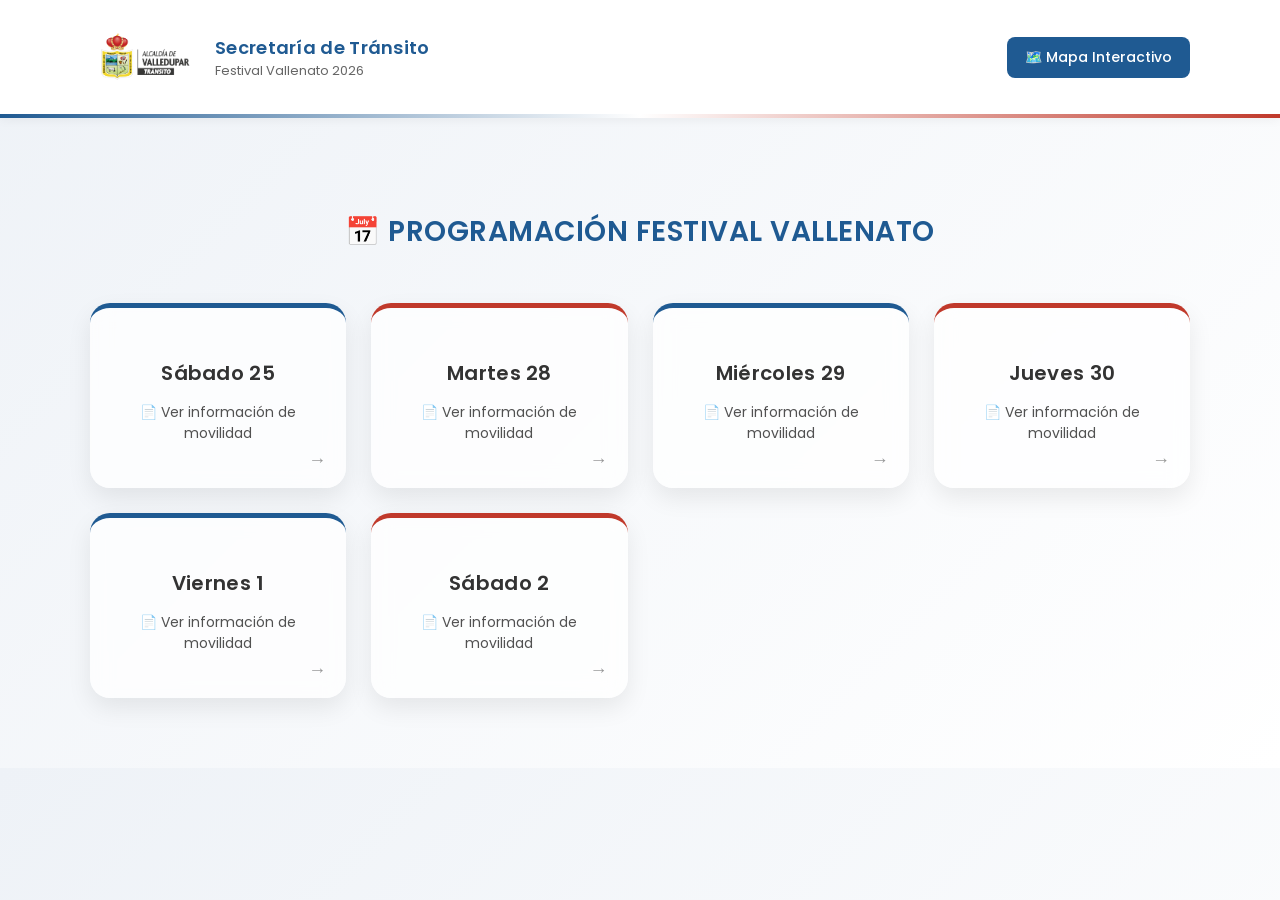
==== index.html @ 2507c9d4 "fix: mapa interactivo" ====
<!DOCTYPE html>
<html lang="es">
<head>
  <meta charset="UTF-8">
  <meta name="viewport" content="width=device-width, initial-scale=1.0">
  <title>Secretaría de Tránsito</title>
  <link href="https://fonts.googleapis.com/css2?family=Poppins:wght@300;400;600&display=swap" rel="stylesheet">
  <link rel="stylesheet" href="index.css">
</head>

<body>

<!-- HEADER -->
<header class="header">
  <div class="container-header">

    <img src="img/logo.png" alt="Alcaldía de Valledupar" class="logo">

    <div class="titulo">
      <h1>Secretaría de Tránsito</h1>
      <p>Festival Vallenato 2026</p>
    </div>

    <!-- BOTÓN -->
    <a href="mapa.html" class="btn-mapa">
      🗺️ Mapa Interactivo
    </a>

  </div>

  <div class="bandera"></div>
</header>


<!-- CONTENIDO -->
<section class="agenda">
  <h2>📅 PROGRAMACIÓN FESTIVAL VALLENATO</h2>

  <div class="grid">

    <a href="pdf/folleto-transito.pdf" target="_blank" class="card">
      <h3>Sábado 25</h3>
      <p>📄 Ver información de movilidad</p>
    </a>

    <a href="pdf/martes28.pdf" target="_blank" class="card">
      <h3>Martes 28</h3>
      <p>📄 Ver información de movilidad</p>
    </a>

    <a href="pdf/miercoles29.pdf" target="_blank" class="card">
      <h3>Miércoles 29</h3>
      <p>📄 Ver información de movilidad</p>
    </a>

    <a href="pdf/jueves30.pdf" target="_blank" class="card">
      <h3>Jueves 30</h3>
      <p>📄 Ver información de movilidad</p>
    </a>

    <a href="pdf/viernes1.pdf" target="_blank" class="card">
      <h3>Viernes 1</h3>
      <p>📄 Ver información de movilidad</p>
    </a>

    <a href="pdf/sabado2.pdf" target="_blank" class="card">
      <h3>Sábado 2</h3>
      <p>📄 Ver información de movilidad</p>
    </a>

  </div>
</section>

</body>
</html>
---- index.css ----
:root {
  --azul: #1F5A92;
  --rojo: #C0392B;
  --blanco: #FFFFFF;
  --gris: #F5F5F5;
  --texto: #333333;
}

/* BASE */
body {
  margin: 0;
  font-family: 'Poppins', sans-serif;
  background: linear-gradient(135deg, #eef2f7, #ffffff);
  color: var(--texto);
  -webkit-font-smoothing: antialiased;
}

/* HEADINGS */
h1, h2, h3 {
  font-weight: 600;
  letter-spacing: 0.3px;
}

/* HEADER */
.header {
  background: var(--blanco);
  box-shadow: 0 2px 10px rgba(0,0,0,0.05);
  position: sticky;
  top: 0;
  z-index: 100;
}

.container-header {
  max-width: 1100px;
  margin: auto;
  padding: 12px 20px;
  display: flex;
  align-items: center;
  gap: 15px;
}

.logo {
  height: 80px;
  background: white;
  padding: 5px;
  border-radius: 8px;
}

.titulo h1 {
  margin: 0;
  font-size: 18px;
  color: var(--azul);
}

.titulo p {
  margin: 0;
  font-size: 13px;
  color: #666;
  font-weight: 400;
}

/* Línea bandera */
.bandera {
  height: 4px;
  background: linear-gradient(to right, 
    var(--azul), 
    var(--blanco), 
    var(--rojo)
  );
}

/* SECCIÓN */
.agenda {
  padding: 70px 20px;
  text-align: center;
}

.agenda h2 {
  margin-bottom: 50px;
  color: var(--azul);
  font-size: 28px;
  font-weight: 600;
  letter-spacing: 0.5px;
}

/* GRID */
.grid {
  display: grid;
  grid-template-columns: repeat(auto-fit, minmax(240px, 1fr));
  gap: 25px;
  max-width: 1100px;
  margin: auto;
}

/* CARDS */
.card {
  background: rgba(255, 255, 255, 0.75);
  backdrop-filter: blur(10px);
  border-radius: 20px;
  padding: 30px;
  text-decoration: none;
  color: var(--texto);
  box-shadow: 0 10px 25px rgba(0,0,0,0.08);
  transition: all 0.3s ease;
  border-top: 5px solid var(--azul);
  position: relative;
  overflow: hidden;
}

/* Efecto luz */
.card::before {
  content: "";
  position: absolute;
  width: 120%;
  height: 100%;
  background: linear-gradient(120deg, transparent, rgba(255,255,255,0.4), transparent);
  top: 0;
  left: -120%;
  transition: 0.6s;
}

.card:hover::before {
  left: 100%;
}

/* Hover */
.card:hover {
  transform: translateY(-10px) scale(1.02);
  box-shadow: 0 18px 40px rgba(0,0,0,0.15);
  background: var(--azul);
  color: var(--blanco);
}

/* TÍTULOS */
.card h3 {
  margin-bottom: 10px;
  font-size: 20px;
  font-weight: 600;
}

/* TEXTO */
.card p {
  font-size: 14px;
  opacity: 0.85;
  font-weight: 400;
}

/* Flecha */
.card::after {
  content: "→";
  position: absolute;
  bottom: 15px;
  right: 20px;
  font-size: 18px;
  opacity: 0.5;
}

/* Alternar colores */
.card:nth-child(2),
.card:nth-child(4),
.card:nth-child(6) {
  border-top-color: var(--rojo);
}

/* BOTÓN MAPA */
.btn-mapa {
  margin-left: auto;
  background: var(--azul);
  color: white;
  padding: 10px 18px;
  border-radius: 8px;
  text-decoration: none;
  font-size: 14px;
  transition: 0.3s;
  font-weight: 500;
}

.btn-mapa:hover {
  background: var(--rojo);
  transform: translateY(-2px);
}

/* RESPONSIVE */
@media (max-width: 768px) {
  .agenda h2 {
    font-size: 24px;
  }
}

@media (max-width: 500px) {
  .agenda h2 {
    font-size: 22px;
  }

  .card {
    padding: 20px;
  }

  .logo {
    height: 50px;
  }

  .titulo h1 {
    font-size: 14px;
  }

  .titulo p {
    font-size: 11px;
  }
}
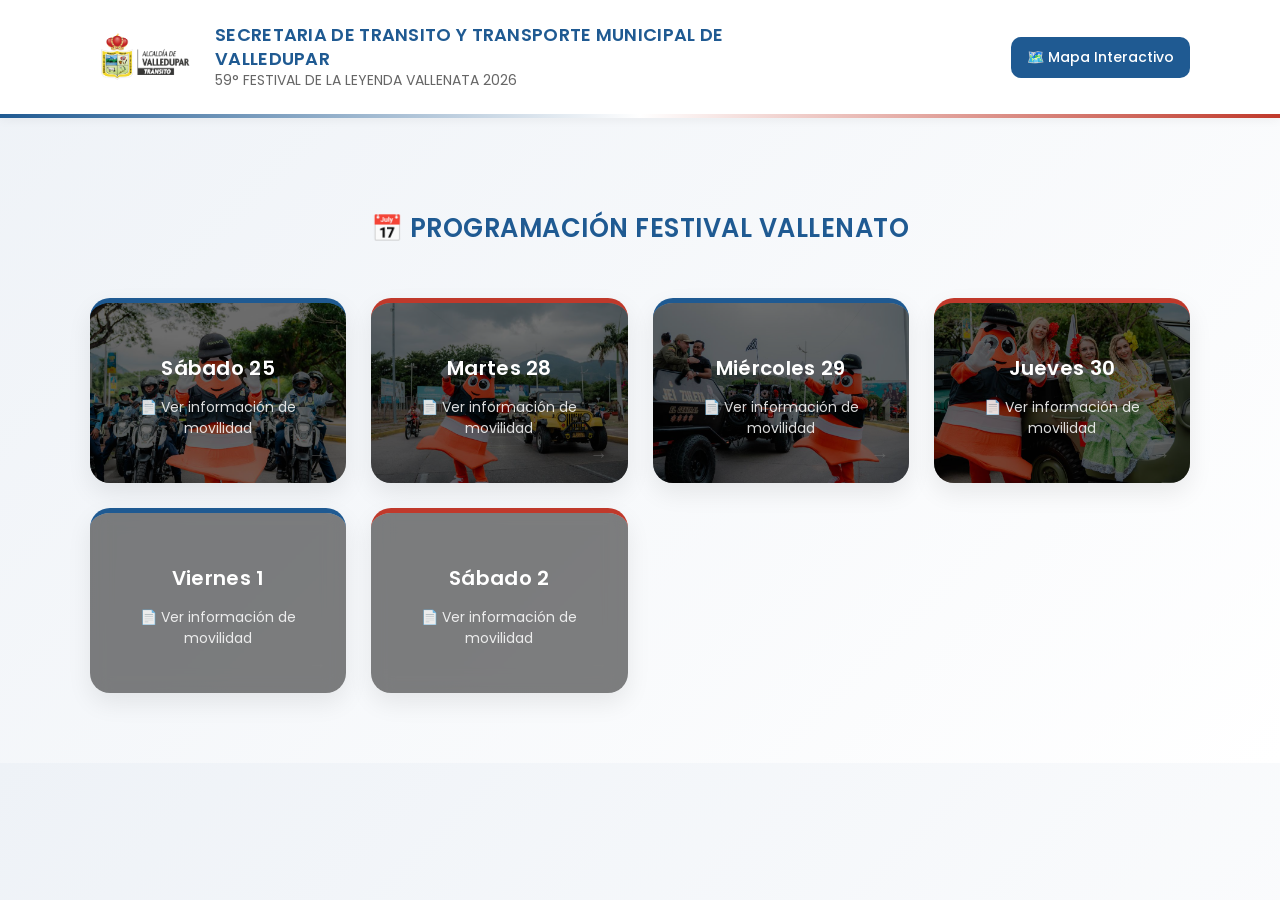
==== commit 4eb19738: "fix: nueva actualizacion" ====
--- a/index.html
+++ b/index.html
@@ -17,8 +17,8 @@
     <img src="img/logo.png" alt="Alcaldía de Valledupar" class="logo">
 
     <div class="titulo">
-      <h1>Secretaría de Tránsito</h1>
-      <p>Festival Vallenato 2026</p>
+      <h1>SECRETARIA DE TRANSITO Y TRANSPORTE MUNICIPAL DE VALLEDUPAR</h1>
+      <p>59° FESTIVAL DE LA LEYENDA VALLENATA 2026 </p>
     </div>
 
     <!-- BOTÓN -->
@@ -38,32 +38,32 @@
 
   <div class="grid">
 
-    <a href="pdf/folleto-transito.pdf" target="_blank" class="card">
+    <a href="pdf/folleto-transito.pdf" target="_blank" class="card card-img1">
       <h3>Sábado 25</h3>
       <p>📄 Ver información de movilidad</p>
     </a>
 
-    <a href="pdf/martes28.pdf" target="_blank" class="card">
+    <a href="pdf/martes28.pdf" target="_blank" class="card card-img2">
       <h3>Martes 28</h3>
       <p>📄 Ver información de movilidad</p>
     </a>
 
-    <a href="pdf/miercoles29.pdf" target="_blank" class="card">
+    <a href="pdf/miercoles29.pdf" target="_blank" class="card card-img3">
       <h3>Miércoles 29</h3>
       <p>📄 Ver información de movilidad</p>
     </a>
 
-    <a href="pdf/jueves30.pdf" target="_blank" class="card">
+    <a href="pdf/jueves30.pdf" target="_blank" class="card card-img4">
       <h3>Jueves 30</h3>
       <p>📄 Ver información de movilidad</p>
     </a>
 
-    <a href="pdf/viernes1.pdf" target="_blank" class="card">
+    <a href="pdf/viernes1.pdf" target="_blank" class="card card-img5">
       <h3>Viernes 1</h3>
       <p>📄 Ver información de movilidad</p>
     </a>
 
-    <a href="pdf/sabado2.pdf" target="_blank" class="card">
+    <a href="pdf/sabado2.pdf" target="_blank" class="card card-img6">
       <h3>Sábado 2</h3>
       <p>📄 Ver información de movilidad</p>
     </a>
--- a/index.css
+++ b/index.css
@@ -39,6 +39,7 @@
   gap: 15px;
 }
 
+/* LOGO */
 .logo {
   height: 80px;
   background: white;
@@ -46,15 +47,21 @@
   border-radius: 8px;
 }
 
+/* TEXTO HEADER */
+.titulo {
+  max-width: 600px;
+}
+
 .titulo h1 {
   margin: 0;
-  font-size: 18px;
+  font-size: clamp(14px, 1.4vw, 18px);
   color: var(--azul);
+  line-height: 1.3;
 }
 
 .titulo p {
   margin: 0;
-  font-size: 13px;
+  font-size: clamp(12px, 1.2vw, 14px);
   color: #666;
   font-weight: 400;
 }
@@ -78,15 +85,14 @@
 .agenda h2 {
   margin-bottom: 50px;
   color: var(--azul);
-  font-size: 28px;
-  font-weight: 600;
+  font-size: clamp(22px, 2vw, 28px);
   letter-spacing: 0.5px;
 }
 
 /* GRID */
 .grid {
   display: grid;
-  grid-template-columns: repeat(auto-fit, minmax(240px, 1fr));
+  grid-template-columns: repeat(auto-fit, minmax(220px, 1fr));
   gap: 25px;
   max-width: 1100px;
   margin: auto;
@@ -135,14 +141,12 @@
 .card h3 {
   margin-bottom: 10px;
   font-size: 20px;
-  font-weight: 600;
 }
 
 /* TEXTO */
 .card p {
   font-size: 14px;
   opacity: 0.85;
-  font-weight: 400;
 }
 
 /* Flecha */
@@ -167,12 +171,19 @@
   margin-left: auto;
   background: var(--azul);
   color: white;
-  padding: 10px 18px;
-  border-radius: 8px;
+  padding: 10px 16px;
+  border-radius: 10px;
   text-decoration: none;
-  font-size: 14px;
+
+  display: flex;
+  align-items: center;
+  gap: 6px;
+
+  font-size: clamp(12px, 1.2vw, 14px);
+  font-weight: 500;
+
+  white-space: nowrap;
   transition: 0.3s;
-  font-weight: 500;
 }
 
 .btn-mapa:hover {
@@ -180,26 +191,105 @@
   transform: translateY(-2px);
 }
 
-/* RESPONSIVE */
+/* ===================== */
+/* RESPONSIVE REAL       */
+/* ===================== */
+
 @media (max-width: 768px) {
+
+  .container-header {
+    flex-direction: column;
+    text-align: center;
+    align-items: center;
+    gap: 10px;
+  }
+
+  .logo {
+    height: 60px;
+  }
+
+  .btn-mapa {
+    margin-left: 0;
+    width: 100%;
+    justify-content: center;
+  }
+
+  .agenda {
+    padding: 50px 15px;
+  }
+}
+
+/* BASE PARA TODAS LAS CARDS CON IMAGEN */
+.card-img1,
+.card-img2,
+.card-img3,
+.card-img4,
+.card-img5,
+.card-img6 {
+  color: white;
+  position: relative;
+}
+
+/* OVERLAY GLOBAL */
+.card-img1::before,
+.card-img2::before,
+.card-img3::before,
+.card-img4::before,
+.card-img5::before,
+.card-img6::before {
+  content: "";
+  position: absolute;
+  inset: 0;
+  background: rgba(0,0,0,0.5);
+  z-index: 1;
+}
+
+/* TEXTO ENCIMA */
+.card-img1 h3, .card-img1 p,
+.card-img2 h3, .card-img2 p,
+.card-img3 h3, .card-img3 p,
+.card-img4 h3, .card-img4 p,
+.card-img5 h3, .card-img5 p,
+.card-img6 h3, .card-img6 p {
+  position: relative;
+  z-index: 2;
+}
+
+/* IMÁGENES INDIVIDUALES */
+.card-img1 {
+  background: url("img/conito.jpeg") center/cover no-repeat;
+}
+
+.card-img2 {
+  background: url("img/conito2.jpeg")center/cover no-repeat;
+}
+
+.card-img3 {
+  background: url("img/conito3.jpeg") center/cover no-repeat;
+}
+
+.card-img4 {
+  background: url("img/conito4.jpeg") center/cover no-repeat;
+}
+
+.card-img5 {
+  background: url("img/img5.jpeg") center/cover no-repeat;
+}
+
+.card-img6 {
+  background: url("img/img6.jpeg") center/cover no-repeat;
+}
+
+@media (max-width: 500px) {
+
   .agenda h2 {
-    font-size: 24px;
-  }
-}
-
-@media (max-width: 500px) {
-  .agenda h2 {
-    font-size: 22px;
+    font-size: 20px;
   }
 
   .card {
     padding: 20px;
   }
 
-  .logo {
-    height: 50px;
-  }
-
   .titulo h1 {
     font-size: 14px;
   }
@@ -207,4 +297,5 @@
   .titulo p {
     font-size: 11px;
   }
-}+}
+
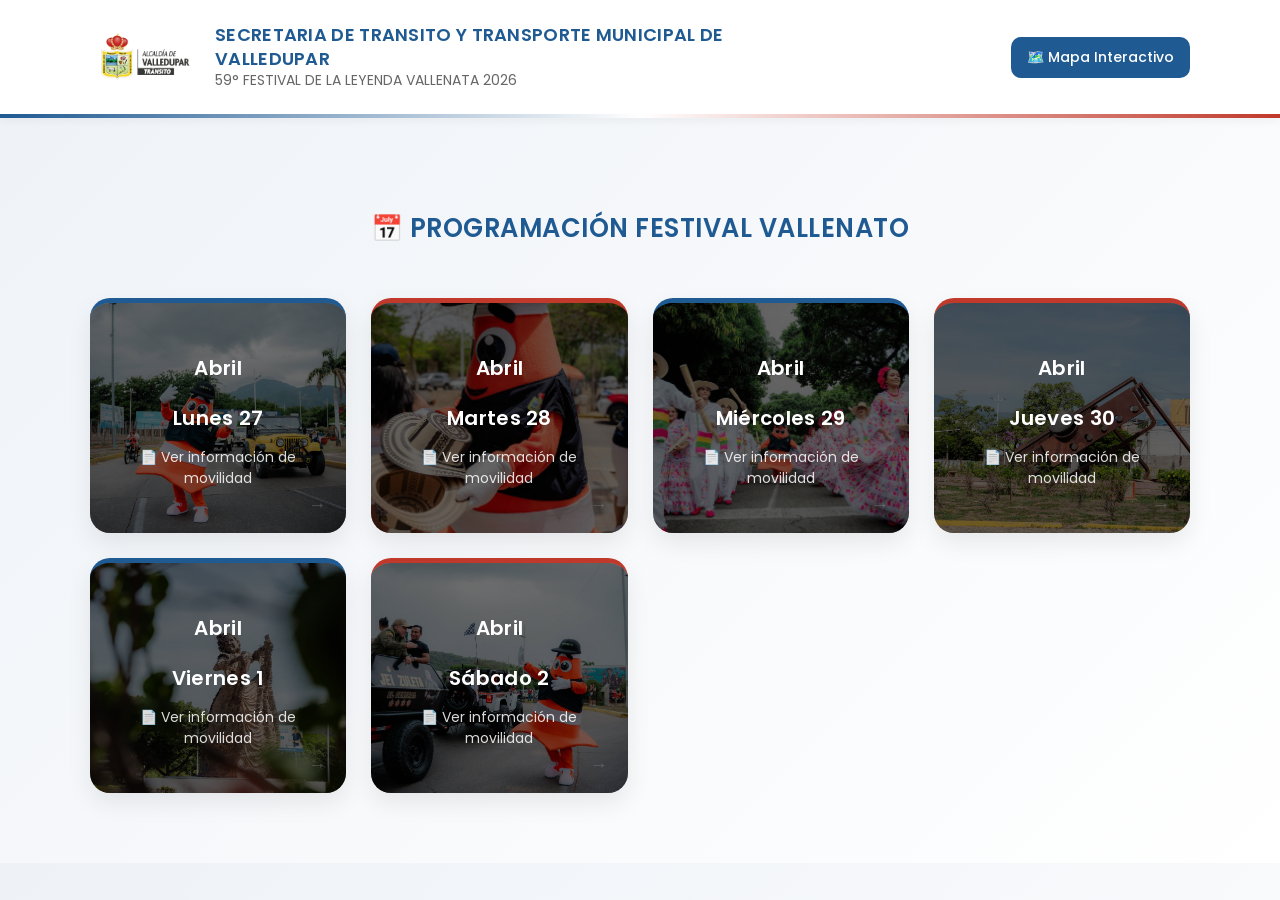
==== commit e3537cfb: "fix: actualiazacion de img" ====
--- a/index.html
+++ b/index.html
@@ -39,31 +39,37 @@
   <div class="grid">
 
     <a href="pdf/folleto-transito.pdf" target="_blank" class="card card-img1">
-      <h3>Sábado 25</h3>
+      <h3>Abril</h3>
+      <h3>Lunes 27</h3>
       <p>📄 Ver información de movilidad</p>
     </a>
 
     <a href="pdf/martes28.pdf" target="_blank" class="card card-img2">
+      <h3>Abril</h3>
       <h3>Martes 28</h3>
       <p>📄 Ver información de movilidad</p>
     </a>
 
     <a href="pdf/miercoles29.pdf" target="_blank" class="card card-img3">
+      <h3>Abril</h3>
       <h3>Miércoles 29</h3>
       <p>📄 Ver información de movilidad</p>
     </a>
 
     <a href="pdf/jueves30.pdf" target="_blank" class="card card-img4">
+      <h3>Abril</h3>
       <h3>Jueves 30</h3>
       <p>📄 Ver información de movilidad</p>
     </a>
 
     <a href="pdf/viernes1.pdf" target="_blank" class="card card-img5">
+      <h3>Abril</h3>
       <h3>Viernes 1</h3>
       <p>📄 Ver información de movilidad</p>
     </a>
 
     <a href="pdf/sabado2.pdf" target="_blank" class="card card-img6">
+      <h3>Abril</h3>
       <h3>Sábado 2</h3>
       <p>📄 Ver información de movilidad</p>
     </a>
--- a/index.css
+++ b/index.css
@@ -257,27 +257,27 @@
 
 /* IMÁGENES INDIVIDUALES */
 .card-img1 {
-  background: url("img/conito.jpeg") center/cover no-repeat;
+  background: url("img/conito2.jpeg") center/cover no-repeat;
 }
 
 .card-img2 {
-  background: url("img/conito2.jpeg")center/cover no-repeat;
+  background: url("img/sombrero.jpeg")center/cover no-repeat;
 }
 
 .card-img3 {
+  background: url("img/pilon.jpeg") center/cover no-repeat;
+}
+
+.card-img4 {
+  background: url("img/pedazo_de_acordeon.jpeg") center/cover no-repeat;
+}
+
+.card-img5 {
+  background: url("img/pilonera.jpeg") center/cover no-repeat;
+}
+
+.card-img6 {
   background: url("img/conito3.jpeg") center/cover no-repeat;
-}
-
-.card-img4 {
-  background: url("img/conito4.jpeg") center/cover no-repeat;
-}
-
-.card-img5 {
-  background: url("img/img5.jpeg") center/cover no-repeat;
-}
-
-.card-img6 {
-  background: url("img/img6.jpeg") center/cover no-repeat;
 }
 
 @media (max-width: 500px) {
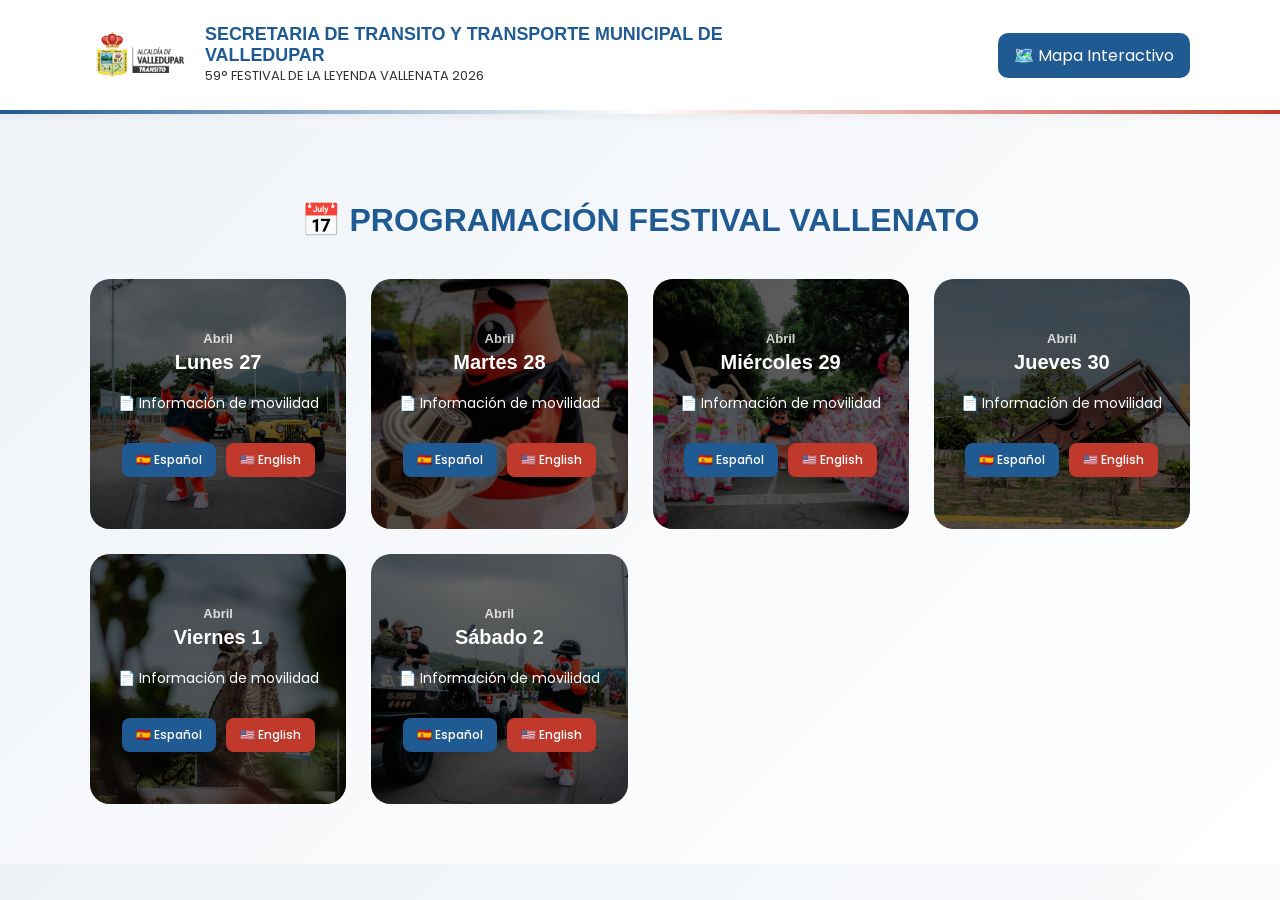
==== commit 4f861639: "fix: actualizacion de card" ====
--- a/index.html
+++ b/index.html
@@ -1,81 +1,106 @@
 <!DOCTYPE html>
 <html lang="es">
+
 <head>
   <meta charset="UTF-8">
   <meta name="viewport" content="width=device-width, initial-scale=1.0">
   <title>Secretaría de Tránsito</title>
+
+  <!-- Fuente -->
   <link href="https://fonts.googleapis.com/css2?family=Poppins:wght@300;400;600&display=swap" rel="stylesheet">
+
+  <!-- CSS -->
   <link rel="stylesheet" href="index.css">
 </head>
 
 <body>
 
-<!-- HEADER -->
-<header class="header">
-  <div class="container-header">
+  <header class="header">
+    <div class="container-header">
 
-    <img src="img/logo.png" alt="Alcaldía de Valledupar" class="logo">
+      <img src="img/logo.png" alt="Alcaldía de Valledupar" class="logo">
 
-    <div class="titulo">
-      <h1>SECRETARIA DE TRANSITO Y TRANSPORTE MUNICIPAL DE VALLEDUPAR</h1>
-      <p>59° FESTIVAL DE LA LEYENDA VALLENATA 2026 </p>
+      <div class="titulo">
+        <h1>SECRETARIA DE TRANSITO Y TRANSPORTE MUNICIPAL DE VALLEDUPAR</h1>
+        <p>59° FESTIVAL DE LA LEYENDA VALLENATA 2026</p>
+      </div>
+
+      <a href="mapa.html" class="btn-mapa">🗺️ Mapa Interactivo</a>
+
     </div>
 
-    <!-- BOTÓN -->
-    <a href="mapa.html" class="btn-mapa">
-      🗺️ Mapa Interactivo
-    </a>
+    <div class="bandera"></div>
+  </header>
 
-  </div>
+  <section class="agenda">
+    <h2 class="titulo-seccion">📅 PROGRAMACIÓN FESTIVAL VALLENATO</h2>
 
-  <div class="bandera"></div>
-</header>
+    <div class="grid">
 
+      <!-- CARD -->
+      <div class="card card-img1">
+        <h4>Abril</h4>
+        <h3>Lunes 27</h3>
+        <p>📄 Información de movilidad</p>
+        <div class="idiomas">
+          <a href="pdf/es-lunes27.pdf" target="_blank" class="btn-idioma es">🇪🇸 Español</a>
+            <a href="pdf/en-lunes27.pdf" target="_blank" class="btn-idioma en">🇺🇸 English</a>
+        </div>
+      </div>
 
-<!-- CONTENIDO -->
-<section class="agenda">
-  <h2>📅 PROGRAMACIÓN FESTIVAL VALLENATO</h2>
+      <div class="card card-img2">
+        <h4>Abril</h4>
+        <h3>Martes 28</h3>
+        <p>📄 Información de movilidad</p>
+        <div class="idiomas">
+          <a href="pdf/es-lunes27.pdf" target="_blank" class="btn-idioma es">🇪🇸 Español</a>
+          <a href="pdf/en-lunes27.pdf" target="_blank" class="btn-idioma en">🇺🇸 English</a>
+        </div>
+      </div>
 
-  <div class="grid">
+      <div class="card card-img3">
+        <h4>Abril</h4>
+        <h3>Miércoles 29</h3>
+        <p>📄 Información de movilidad</p>
+        <div class="idiomas">
+          <a href="pdf/es-lunes27.pdf" target="_blank" class="btn-idioma es">🇪🇸 Español</a>
+          <a href="pdf/en-lunes27.pdf" target="_blank" class="btn-idioma en">🇺🇸 English</a>
+        </div>
+      </div>
 
-    <a href="pdf/folleto-transito.pdf" target="_blank" class="card card-img1">
-      <h3>Abril</h3>
-      <h3>Lunes 27</h3>
-      <p>📄 Ver información de movilidad</p>
-    </a>
+      <div class="card card-img4">
+        <h4>Abril</h4>
+        <h3>Jueves 30</h3>
+        <p>📄 Información de movilidad</p>
+        <div class="idiomas">
+          <a href="pdf/es-lunes27.pdf" target="_blank" class="btn-idioma es">🇪🇸 Español</a>
+          <a href="pdf/en-lunes27.pdf" target="_blank" class="btn-idioma en">🇺🇸 English</a>
+        </div>
+      </div>
 
-    <a href="pdf/martes28.pdf" target="_blank" class="card card-img2">
-      <h3>Abril</h3>
-      <h3>Martes 28</h3>
-      <p>📄 Ver información de movilidad</p>
-    </a>
+      <div class="card card-img5">
+        <h4>Abril</h4>
+        <h3>Viernes 1</h3>
+        <p>📄 Información de movilidad</p>
+        <div class="idiomas">
+          <a href="pdf/es-lunes27.pdf" target="_blank" class="btn-idioma es">🇪🇸 Español</a>
+          <a href="pdf/en-lunes27.pdf" target="_blank" class="btn-idioma en">🇺🇸 English</a>
+        </div>
+      </div>
 
-    <a href="pdf/miercoles29.pdf" target="_blank" class="card card-img3">
-      <h3>Abril</h3>
-      <h3>Miércoles 29</h3>
-      <p>📄 Ver información de movilidad</p>
-    </a>
+      <div class="card card-img6">
+        <h4>Abril</h4>
+        <h3>Sábado 2</h3>
+        <p>📄 Información de movilidad</p>
+        <div class="idiomas">
+          <a href="pdf/es-lunes27.pdf" target="_blank" class="btn-idioma es">🇪🇸 Español</a>
+          <a href="pdf/en-lunes27.pdf" target="_blank" class="btn-idioma en">🇺🇸 English</a>
+        </div>
+      </div>
 
-    <a href="pdf/jueves30.pdf" target="_blank" class="card card-img4">
-      <h3>Abril</h3>
-      <h3>Jueves 30</h3>
-      <p>📄 Ver información de movilidad</p>
-    </a>
-
-    <a href="pdf/viernes1.pdf" target="_blank" class="card card-img5">
-      <h3>Abril</h3>
-      <h3>Viernes 1</h3>
-      <p>📄 Ver información de movilidad</p>
-    </a>
-
-    <a href="pdf/sabado2.pdf" target="_blank" class="card card-img6">
-      <h3>Abril</h3>
-      <h3>Sábado 2</h3>
-      <p>📄 Ver información de movilidad</p>
-    </a>
-
-  </div>
-</section>
+    </div>
+  </section>
 
 </body>
+
 </html>
--- a/index.css
+++ b/index.css
@@ -1,3 +1,4 @@
+/* VARIABLES */
 :root {
   --azul: #1F5A92;
   --rojo: #C0392B;
@@ -12,42 +13,27 @@
   font-family: 'Poppins', sans-serif;
   background: linear-gradient(135deg, #eef2f7, #ffffff);
   color: var(--texto);
-  -webkit-font-smoothing: antialiased;
-}
-
-/* HEADINGS */
-h1, h2, h3 {
-  font-weight: 600;
-  letter-spacing: 0.3px;
 }
 
 /* HEADER */
 .header {
   background: var(--blanco);
   box-shadow: 0 2px 10px rgba(0,0,0,0.05);
-  position: sticky;
-  top: 0;
-  z-index: 100;
 }
 
 .container-header {
   max-width: 1100px;
   margin: auto;
-  padding: 12px 20px;
+  padding: 15px 20px;
   display: flex;
   align-items: center;
   gap: 15px;
 }
 
-/* LOGO */
 .logo {
   height: 80px;
-  background: white;
-  padding: 5px;
-  border-radius: 8px;
-}
-
-/* TEXTO HEADER */
+}
+
 .titulo {
   max-width: 600px;
 }
@@ -56,114 +42,16 @@
   margin: 0;
   font-size: clamp(14px, 1.4vw, 18px);
   color: var(--azul);
-  line-height: 1.3;
 }
 
 .titulo p {
   margin: 0;
-  font-size: clamp(12px, 1.2vw, 14px);
-  color: #666;
-  font-weight: 400;
-}
-
-/* Línea bandera */
+  font-size: 13px;
+}
+
 .bandera {
   height: 4px;
-  background: linear-gradient(to right, 
-    var(--azul), 
-    var(--blanco), 
-    var(--rojo)
-  );
-}
-
-/* SECCIÓN */
-.agenda {
-  padding: 70px 20px;
-  text-align: center;
-}
-
-.agenda h2 {
-  margin-bottom: 50px;
-  color: var(--azul);
-  font-size: clamp(22px, 2vw, 28px);
-  letter-spacing: 0.5px;
-}
-
-/* GRID */
-.grid {
-  display: grid;
-  grid-template-columns: repeat(auto-fit, minmax(220px, 1fr));
-  gap: 25px;
-  max-width: 1100px;
-  margin: auto;
-}
-
-/* CARDS */
-.card {
-  background: rgba(255, 255, 255, 0.75);
-  backdrop-filter: blur(10px);
-  border-radius: 20px;
-  padding: 30px;
-  text-decoration: none;
-  color: var(--texto);
-  box-shadow: 0 10px 25px rgba(0,0,0,0.08);
-  transition: all 0.3s ease;
-  border-top: 5px solid var(--azul);
-  position: relative;
-  overflow: hidden;
-}
-
-/* Efecto luz */
-.card::before {
-  content: "";
-  position: absolute;
-  width: 120%;
-  height: 100%;
-  background: linear-gradient(120deg, transparent, rgba(255,255,255,0.4), transparent);
-  top: 0;
-  left: -120%;
-  transition: 0.6s;
-}
-
-.card:hover::before {
-  left: 100%;
-}
-
-/* Hover */
-.card:hover {
-  transform: translateY(-10px) scale(1.02);
-  box-shadow: 0 18px 40px rgba(0,0,0,0.15);
-  background: var(--azul);
-  color: var(--blanco);
-}
-
-/* TÍTULOS */
-.card h3 {
-  margin-bottom: 10px;
-  font-size: 20px;
-}
-
-/* TEXTO */
-.card p {
-  font-size: 14px;
-  opacity: 0.85;
-}
-
-/* Flecha */
-.card::after {
-  content: "→";
-  position: absolute;
-  bottom: 15px;
-  right: 20px;
-  font-size: 18px;
-  opacity: 0.5;
-}
-
-/* Alternar colores */
-.card:nth-child(2),
-.card:nth-child(4),
-.card:nth-child(6) {
-  border-top-color: var(--rojo);
+  background: linear-gradient(to right, var(--azul), white, var(--rojo));
 }
 
 /* BOTÓN MAPA */
@@ -174,128 +62,145 @@
   padding: 10px 16px;
   border-radius: 10px;
   text-decoration: none;
-
+}
+
+/* SECCIÓN */
+.agenda {
+  padding: 60px 20px;
+  text-align: center;
+}
+
+/* TITULO MEJORADO */
+.titulo-seccion {
+  font-size: clamp(22px, 2.5vw, 32px);
+  color: var(--azul);
+  margin-bottom: 40px;
+  text-align: center;
+}
+
+/* GRID */
+.grid {
+  display: grid;
+  grid-template-columns: repeat(auto-fit, minmax(250px, 1fr));
+  gap: 25px;
+  max-width: 1100px;
+  margin: auto;
+}
+
+/* CARDS */
+.card {
+  border-radius: 20px;
+  padding: 25px;
+  color: white;
+  position: relative;
+  overflow: hidden;
+  transition: 0.3s;
+  min-height: 200px;
   display: flex;
-  align-items: center;
-  gap: 6px;
-
-  font-size: clamp(12px, 1.2vw, 14px);
+  flex-direction: column;
+  justify-content: center;
+}
+
+.card:hover {
+  transform: translateY(-8px);
+  box-shadow: 0 15px 35px rgba(0,0,0,0.2);
+}
+
+/* OVERLAY */
+.card::before {
+  content: "";
+  position: absolute;
+  inset: 0;
+  background: rgba(0,0,0,0.55);
+}
+
+/* TEXTO */
+.card h4,
+.card h3,
+.card p,
+.idiomas {
+  position: relative;
+  z-index: 2;
+}
+
+.card h4 {
+  margin: 0;
+  font-size: 13px;
+  opacity: 0.8;
+}
+
+.card h3 {
+  margin: 5px 0;
+  font-size: 20px;
+}
+
+.card p {
+  font-size: 14px;
+}
+
+/* BOTONES IDIOMA */
+.idiomas {
+  margin-top: 15px;
+  display: flex;
+  gap: 10px;
+  justify-content: center;
+}
+
+.btn-idioma {
+  padding: 8px 14px;
+  border-radius: 8px;
+  text-decoration: none;
+  font-size: 12px;
+  color: white;
   font-weight: 500;
-
-  white-space: nowrap;
   transition: 0.3s;
 }
 
-.btn-mapa:hover {
+.btn-idioma.es {
+  background: var(--azul);
+}
+
+.btn-idioma.en {
   background: var(--rojo);
-  transform: translateY(-2px);
-}
-
-/* ===================== */
-/* RESPONSIVE REAL       */
-/* ===================== */
-
+}
+
+.btn-idioma:hover {
+  transform: scale(1.05);
+}
+
+/* IMÁGENES */
+.card-img1 { background: url("img/conito2.jpeg") center/cover; }
+.card-img2 { background: url("img/sombrero.jpeg") center/cover; }
+.card-img3 { background: url("img/pilon.jpeg") center/cover; }
+.card-img4 { background: url("img/pedazo_de_acordeon.jpeg") center/cover; }
+.card-img5 { background: url("img/pilonera.jpeg") center/cover; }
+.card-img6 { background: url("img/conito3.jpeg") center/cover; }
+
+/* RESPONSIVE */
 @media (max-width: 768px) {
 
   .container-header {
     flex-direction: column;
     text-align: center;
-    align-items: center;
-    gap: 10px;
-  }
-
-  .logo {
-    height: 60px;
   }
 
   .btn-mapa {
     margin-left: 0;
     width: 100%;
-    justify-content: center;
-  }
-
+    text-align: center;
+  }
+
+  .card {
+    min-height: 180px;
+  }
+}
+
+@media (max-width: 500px) {
   .agenda {
-    padding: 50px 15px;
-  }
-}
-
-/* BASE PARA TODAS LAS CARDS CON IMAGEN */
-.card-img1,
-.card-img2,
-.card-img3,
-.card-img4,
-.card-img5,
-.card-img6 {
-  color: white;
-  position: relative;
-}
-
-/* OVERLAY GLOBAL */
-.card-img1::before,
-.card-img2::before,
-.card-img3::before,
-.card-img4::before,
-.card-img5::before,
-.card-img6::before {
-  content: "";
-  position: absolute;
-  inset: 0;
-  background: rgba(0,0,0,0.5);
-  z-index: 1;
-}
-
-/* TEXTO ENCIMA */
-.card-img1 h3, .card-img1 p,
-.card-img2 h3, .card-img2 p,
-.card-img3 h3, .card-img3 p,
-.card-img4 h3, .card-img4 p,
-.card-img5 h3, .card-img5 p,
-.card-img6 h3, .card-img6 p {
-  position: relative;
-  z-index: 2;
-}
-
-/* IMÁGENES INDIVIDUALES */
-.card-img1 {
-  background: url("img/conito2.jpeg") center/cover no-repeat;
-}
-
-.card-img2 {
-  background: url("img/sombrero.jpeg")center/cover no-repeat;
-}
-
-.card-img3 {
-  background: url("img/pilon.jpeg") center/cover no-repeat;
-}
-
-.card-img4 {
-  background: url("img/pedazo_de_acordeon.jpeg") center/cover no-repeat;
-}
-
-.card-img5 {
-  background: url("img/pilonera.jpeg") center/cover no-repeat;
-}
-
-.card-img6 {
-  background: url("img/conito3.jpeg") center/cover no-repeat;
-}
-
-@media (max-width: 500px) {
-
-  .agenda h2 {
-    font-size: 20px;
+    padding: 40px 15px;
   }
 
   .card {
     padding: 20px;
   }
-
-  .titulo h1 {
-    font-size: 14px;
-  }
-
-  .titulo p {
-    font-size: 11px;
-  }
-}
-
+}
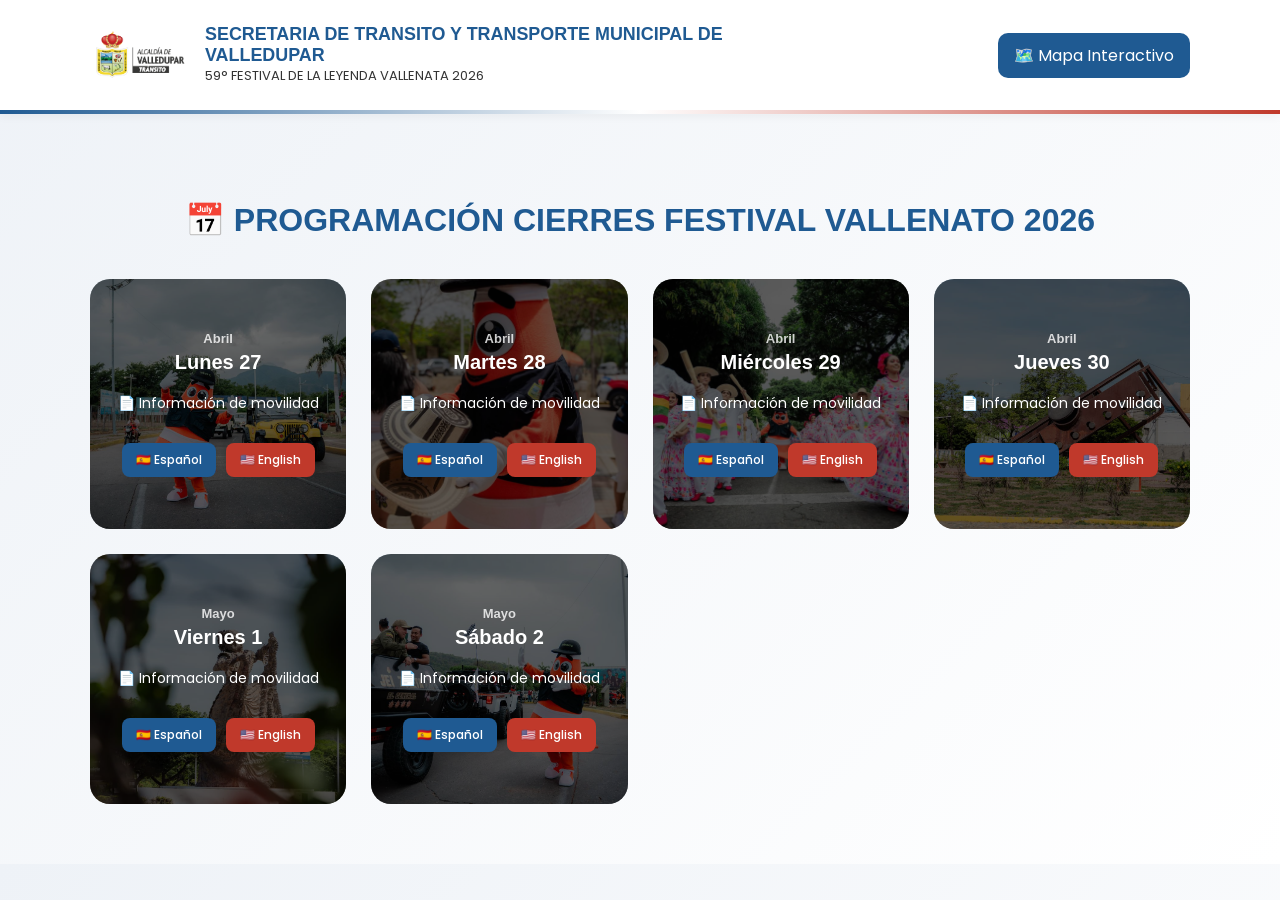
==== commit a54f4ed7: "fix: nueva actualizacion 3.0" ====
--- a/index.html
+++ b/index.html
@@ -33,7 +33,7 @@
   </header>
 
   <section class="agenda">
-    <h2 class="titulo-seccion">📅 PROGRAMACIÓN FESTIVAL VALLENATO</h2>
+    <h2 class="titulo-seccion">📅 PROGRAMACIÓN CIERRES FESTIVAL VALLENATO 2026</h2>
 
     <div class="grid">
 
@@ -43,8 +43,8 @@
         <h3>Lunes 27</h3>
         <p>📄 Información de movilidad</p>
         <div class="idiomas">
-          <a href="pdf/es-lunes27.pdf" target="_blank" class="btn-idioma es">🇪🇸 Español</a>
-            <a href="pdf/en-lunes27.pdf" target="_blank" class="btn-idioma en">🇺🇸 English</a>
+          <a href="pdf/lunes_fv.pdf" target="_blank" class="btn-idioma es">🇪🇸 Español</a>
+            <a href="pdf/lunes_fv.pdf" target="_blank" class="btn-idioma en">🇺🇸 English</a>
         </div>
       </div>
 
@@ -53,8 +53,8 @@
         <h3>Martes 28</h3>
         <p>📄 Información de movilidad</p>
         <div class="idiomas">
-          <a href="pdf/es-lunes27.pdf" target="_blank" class="btn-idioma es">🇪🇸 Español</a>
-          <a href="pdf/en-lunes27.pdf" target="_blank" class="btn-idioma en">🇺🇸 English</a>
+          <a href="pdf/martes_fv.pdf" target="_blank" class="btn-idioma es">🇪🇸 Español</a>
+          <a href="pdf/ingles_martes.pdf" target="_blank" class="btn-idioma en">🇺🇸 English</a>
         </div>
       </div>
 
@@ -63,8 +63,8 @@
         <h3>Miércoles 29</h3>
         <p>📄 Información de movilidad</p>
         <div class="idiomas">
-          <a href="pdf/es-lunes27.pdf" target="_blank" class="btn-idioma es">🇪🇸 Español</a>
-          <a href="pdf/en-lunes27.pdf" target="_blank" class="btn-idioma en">🇺🇸 English</a>
+          <a href="pdf/miercoles_fv.pdf" target="_blank" class="btn-idioma es">🇪🇸 Español</a>
+          <a href="pdf/ingles_miércoles.pdf" target="_blank" class="btn-idioma en">🇺🇸 English</a>
         </div>
       </div>
 
@@ -73,28 +73,28 @@
         <h3>Jueves 30</h3>
         <p>📄 Información de movilidad</p>
         <div class="idiomas">
-          <a href="pdf/es-lunes27.pdf" target="_blank" class="btn-idioma es">🇪🇸 Español</a>
-          <a href="pdf/en-lunes27.pdf" target="_blank" class="btn-idioma en">🇺🇸 English</a>
+          <a href="pdf/jueves_fv.pdf" target="_blank" class="btn-idioma es">🇪🇸 Español</a>
+          <a href="pdf/ingles_jueves.pdf" target="_blank" class="btn-idioma en">🇺🇸 English</a>
         </div>
       </div>
 
       <div class="card card-img5">
-        <h4>Abril</h4>
+        <h4>Mayo</h4>
         <h3>Viernes 1</h3>
         <p>📄 Información de movilidad</p>
         <div class="idiomas">
-          <a href="pdf/es-lunes27.pdf" target="_blank" class="btn-idioma es">🇪🇸 Español</a>
-          <a href="pdf/en-lunes27.pdf" target="_blank" class="btn-idioma en">🇺🇸 English</a>
+          <a href="pdf/viernes_fv.pdf" target="_blank" class="btn-idioma es">🇪🇸 Español</a>
+          <a href="pdf/ingles_viernes.pdf" target="_blank" class="btn-idioma en">🇺🇸 English</a>
         </div>
       </div>
 
       <div class="card card-img6">
-        <h4>Abril</h4>
+        <h4>Mayo</h4>
         <h3>Sábado 2</h3>
         <p>📄 Información de movilidad</p>
         <div class="idiomas">
-          <a href="pdf/es-lunes27.pdf" target="_blank" class="btn-idioma es">🇪🇸 Español</a>
-          <a href="pdf/en-lunes27.pdf" target="_blank" class="btn-idioma en">🇺🇸 English</a>
+          <a href="pdf/sabado_fv.pdf" target="_blank" class="btn-idioma es">🇪🇸 Español</a>
+          <a href="pdf/ingles_sabado.pdf" target="_blank" class="btn-idioma en">🇺🇸 English</a>
         </div>
       </div>
 
